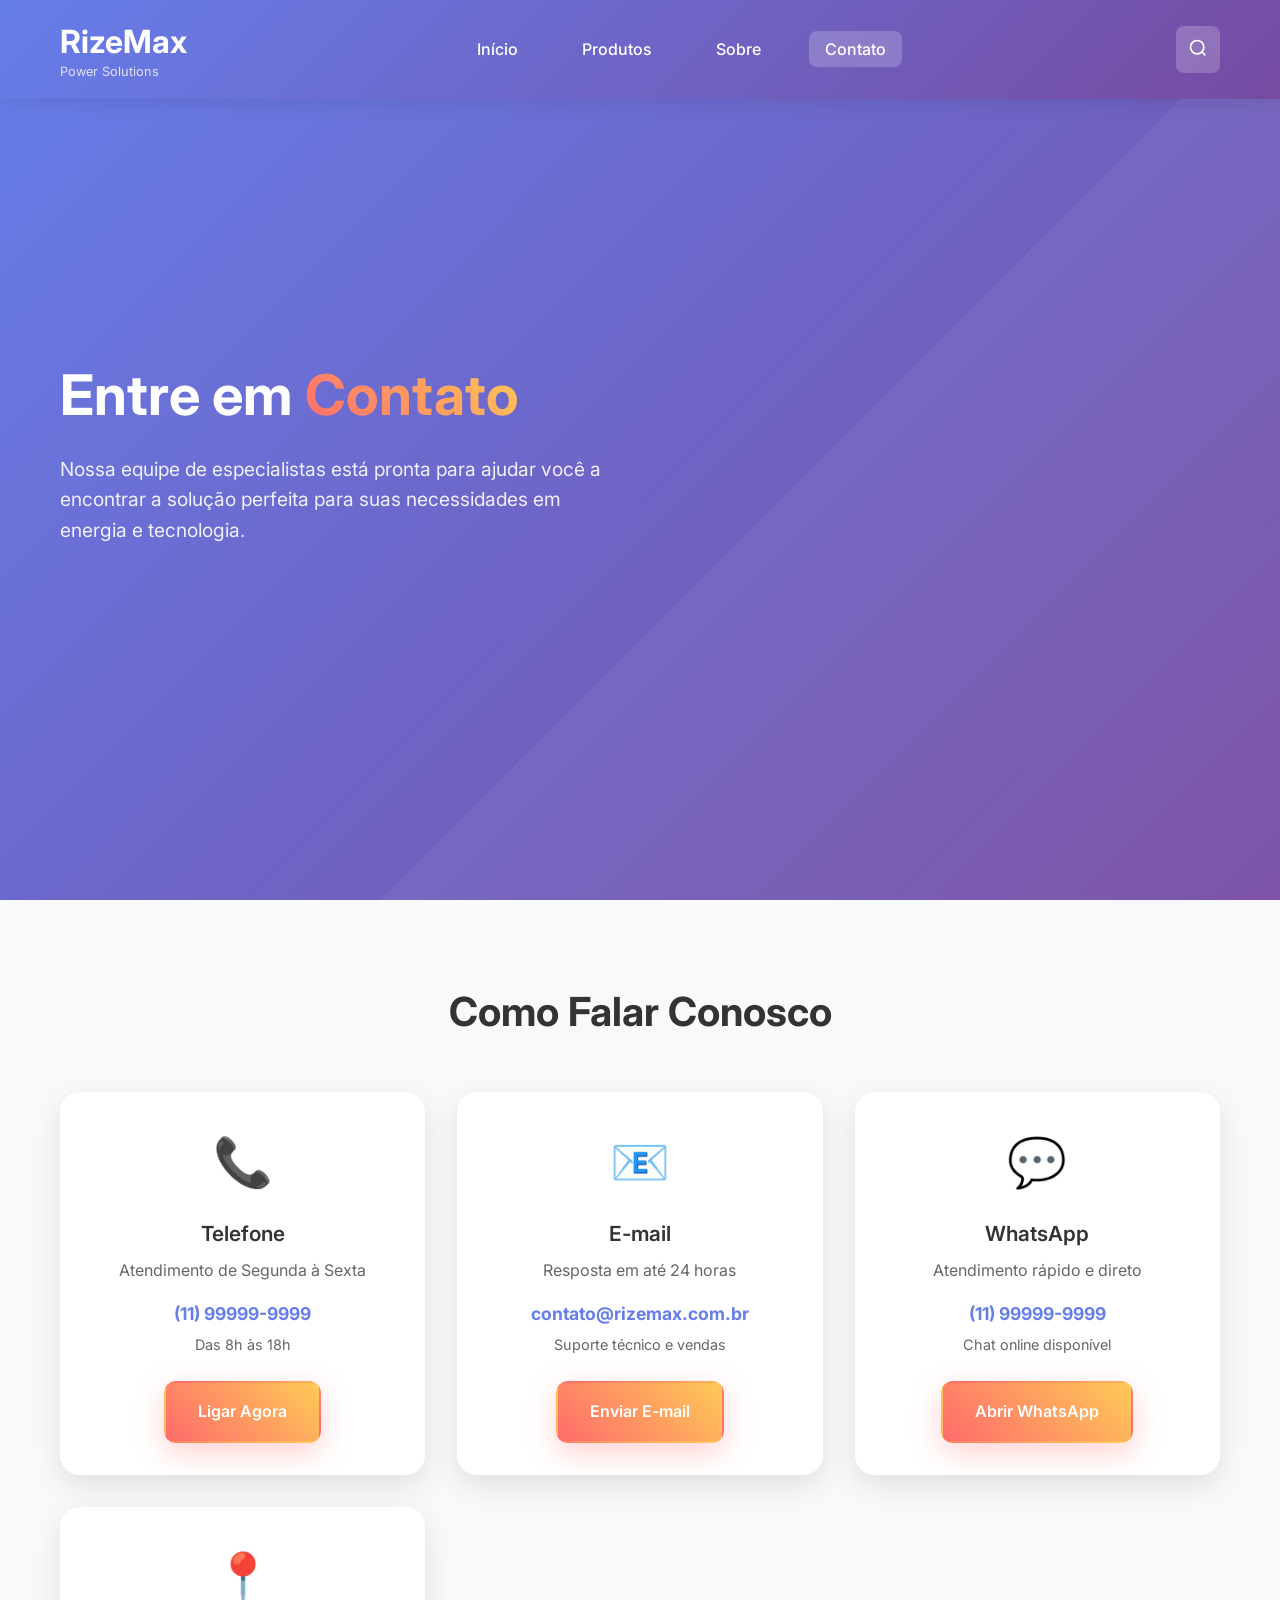
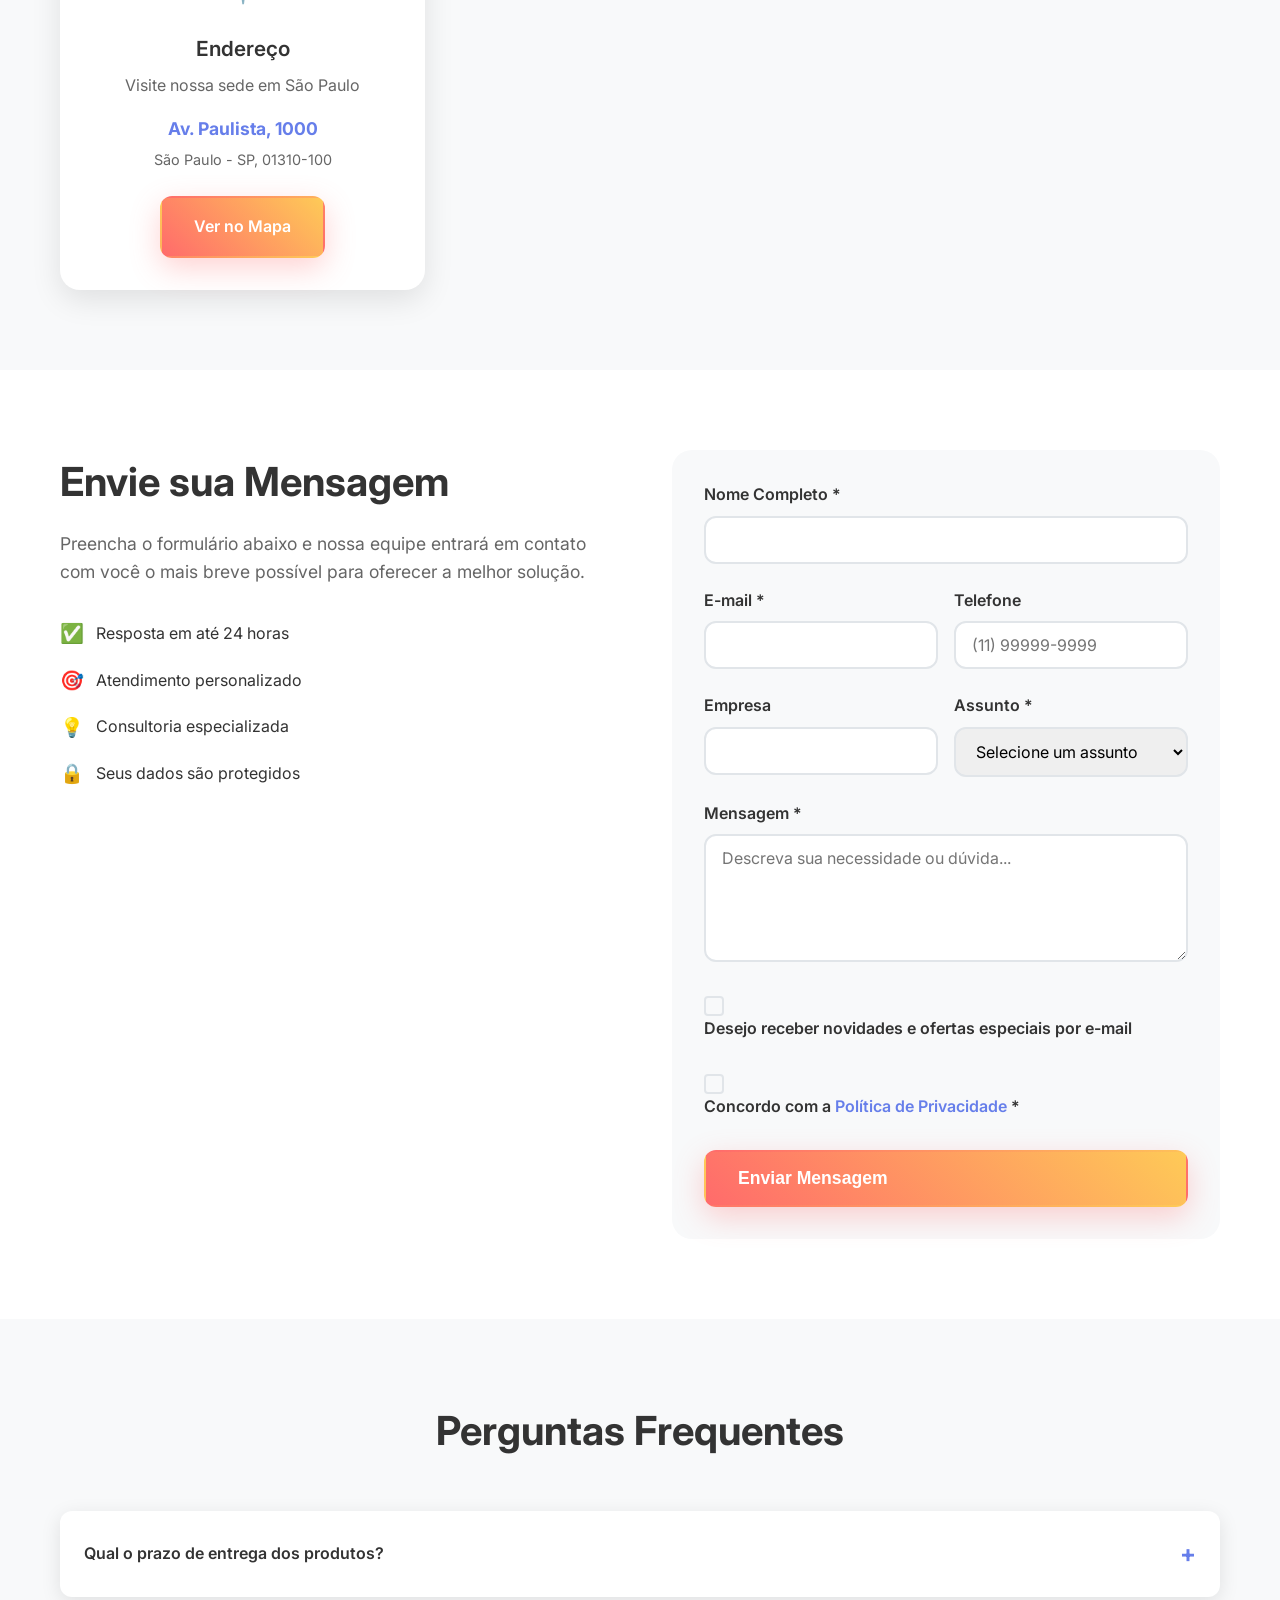
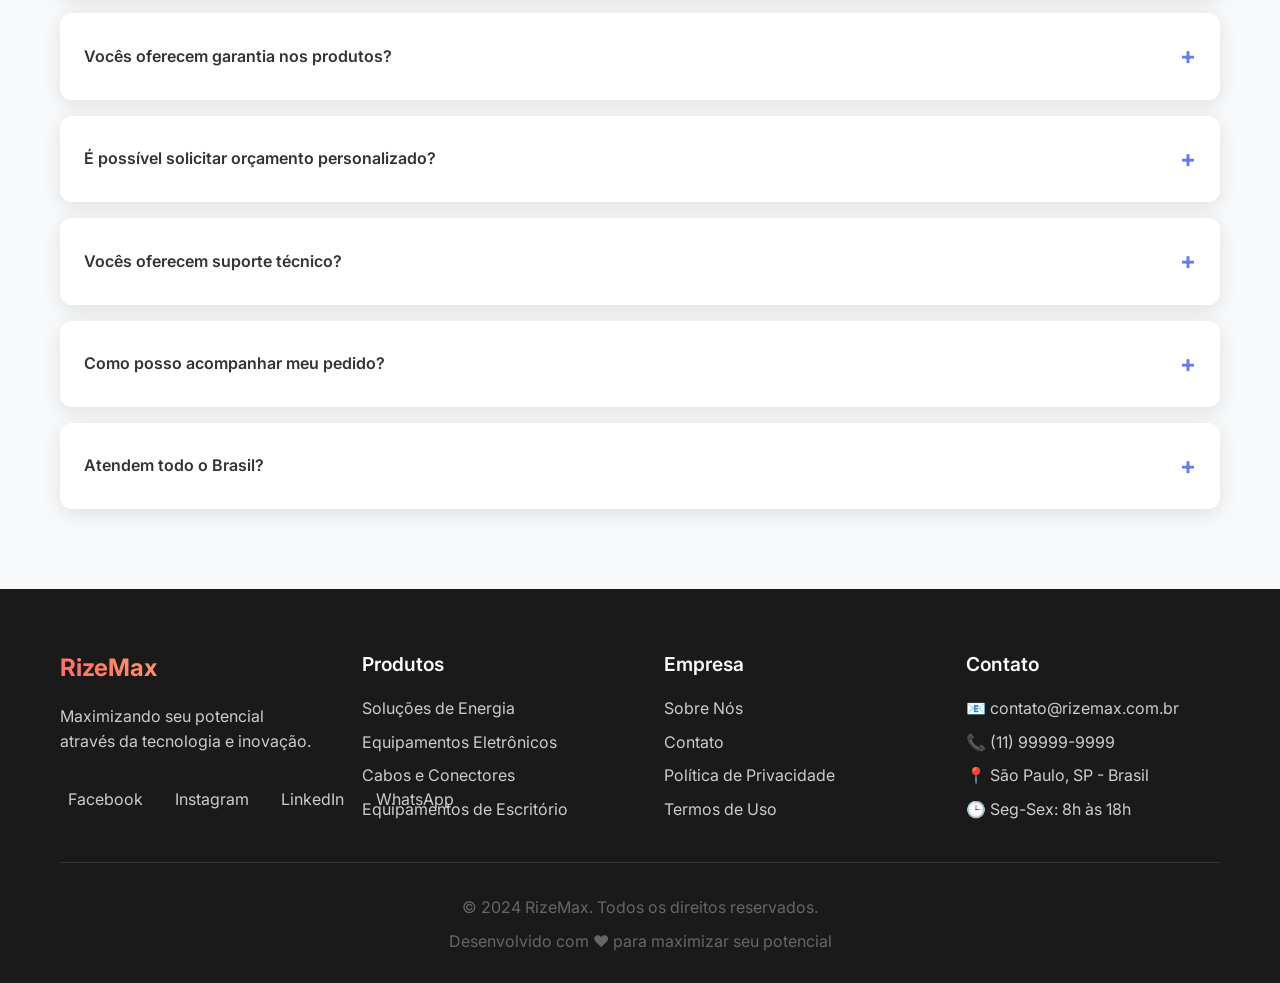
==== contato.html @ 0256df6a "Create initial project structure with HTML, CSS, and JavaScript files Co-authored-by: rubennigermarq" ====
<!DOCTYPE html>
<html lang="pt-BR">
<head>
    <meta charset="UTF-8">
    <meta name="viewport" content="width=device-width, initial-scale=1.0">
    <title>Contato - RizeMax | Fale Conosco</title>
    <meta name="description" content="Entre em contato com a RizeMax. Nossos especialistas estão prontos para ajudar você com soluções em energia e tecnologia.">
    <link rel="stylesheet" href="css/style.css">
    <link rel="preconnect" href="https://fonts.googleapis.com">
    <link rel="preconnect" href="https://fonts.gstatic.com" crossorigin>
    <link href="https://fonts.googleapis.com/css2?family=Inter:wght@300;400;500;600;700&display=swap" rel="stylesheet">
</head>
<body>
    <!-- Header -->
    <header class="header">
        <div class="container">
            <div class="nav-wrapper">
                <div class="logo">
                    <h1><a href="index.html">RizeMax</a></h1>
                    <span class="tagline">Power Solutions</span>
                </div>
                
                <nav class="nav">
                    <ul class="nav-list">
                        <li><a href="index.html" class="nav-link">Início</a></li>
                        <li class="dropdown">
                            <a href="produtos.html" class="nav-link">Produtos</a>
                            <div class="dropdown-content">
                                <a href="produtos.html#energia">Soluções de Energia</a>
                                <a href="produtos.html#eletronicos">Equipamentos Eletrônicos</a>
                                <a href="produtos.html#acessorios">Acessórios</a>
                                <a href="produtos.html#novidades">Novidades</a>
                            </div>
                        </li>
                        <li><a href="sobre.html" class="nav-link">Sobre</a></li>
                        <li><a href="contato.html" class="nav-link active">Contato</a></li>
                    </ul>
                </nav>
                
                <div class="header-actions">
                    <button class="search-btn" onclick="toggleSearch()">
                        <svg width="20" height="20" viewBox="0 0 24 24" fill="none" stroke="currentColor" stroke-width="2">
                            <circle cx="11" cy="11" r="8"></circle>
                            <path d="m21 21-4.35-4.35"></path>
                        </svg>
                    </button>
                    <button class="mobile-menu-btn" onclick="toggleMobileMenu()">
                        <span></span>
                        <span></span>
                        <span></span>
                    </button>
                </div>
            </div>
            
            <!-- Search Bar -->
            <div class="search-bar" id="searchBar">
                <input type="text" placeholder="Buscar produtos..." class="search-input">
                <button class="search-submit">Buscar</button>
            </div>
        </div>
    </header>

    <!-- Hero Section -->
    <section class="hero">
        <div class="hero-background"></div>
        <div class="container">
            <div class="hero-content">
                <h1 class="hero-title">Entre em <span class="highlight">Contato</span></h1>
                <p class="hero-description">
                    Nossa equipe de especialistas está pronta para ajudar você a encontrar 
                    a solução perfeita para suas necessidades em energia e tecnologia.
                </p>
            </div>
        </div>
    </section>

    <!-- Contact Methods -->
    <section class="contact-methods">
        <div class="container">
            <h2 class="section-title">Como Falar Conosco</h2>
            <div class="methods-grid">
                <div class="method-card">
                    <div class="method-icon">📞</div>
                    <h3>Telefone</h3>
                    <p>Atendimento de Segunda à Sexta</p>
                    <div class="method-info">
                        <strong>(11) 99999-9999</strong>
                        <span>Das 8h às 18h</span>
                    </div>
                    <a href="tel:+5511999999999" class="btn btn-primary">Ligar Agora</a>
                </div>

                <div class="method-card">
                    <div class="method-icon">📧</div>
                    <h3>E-mail</h3>
                    <p>Resposta em até 24 horas</p>
                    <div class="method-info">
                        <strong>contato@rizemax.com.br</strong>
                        <span>Suporte técnico e vendas</span>
                    </div>
                    <a href="mailto:contato@rizemax.com.br" class="btn btn-primary">Enviar E-mail</a>
                </div>

                <div class="method-card">
                    <div class="method-icon">💬</div>
                    <h3>WhatsApp</h3>
                    <p>Atendimento rápido e direto</p>
                    <div class="method-info">
                        <strong>(11) 99999-9999</strong>
                        <span>Chat online disponível</span>
                    </div>
                    <a href="https://wa.me/5511999999999" class="btn btn-primary" target="_blank">Abrir WhatsApp</a>
                </div>

                <div class="method-card">
                    <div class="method-icon">📍</div>
                    <h3>Endereço</h3>
                    <p>Visite nossa sede em São Paulo</p>
                    <div class="method-info">
                        <strong>Av. Paulista, 1000</strong>
                        <span>São Paulo - SP, 01310-100</span>
                    </div>
                    <a href="#" class="btn btn-primary" onclick="showMap()">Ver no Mapa</a>
                </div>
            </div>
        </div>
    </section>

    <!-- Contact Form -->
    <section class="contact-form-section">
        <div class="container">
            <div class="contact-content">
                <div class="form-text">
                    <h2>Envie sua Mensagem</h2>
                    <p>
                        Preencha o formulário abaixo e nossa equipe entrará em contato 
                        com você o mais breve possível para oferecer a melhor solução.
                    </p>
                    
                    <div class="form-benefits">
                        <div class="benefit-item">
                            <div class="benefit-icon">✅</div>
                            <span>Resposta em até 24 horas</span>
                        </div>
                        <div class="benefit-item">
                            <div class="benefit-icon">🎯</div>
                            <span>Atendimento personalizado</span>
                        </div>
                        <div class="benefit-item">
                            <div class="benefit-icon">💡</div>
                            <span>Consultoria especializada</span>
                        </div>
                        <div class="benefit-item">
                            <div class="benefit-icon">🔒</div>
                            <span>Seus dados são protegidos</span>
                        </div>
                    </div>
                </div>

                <form class="contact-form" id="contactForm" onsubmit="submitForm(event)">
                    <div class="form-group">
                        <label for="name">Nome Completo *</label>
                        <input type="text" id="name" name="name" required>
                    </div>

                    <div class="form-row">
                        <div class="form-group">
                            <label for="email">E-mail *</label>
                            <input type="email" id="email" name="email" required>
                        </div>
                        <div class="form-group">
                            <label for="phone">Telefone</label>
                            <input type="tel" id="phone" name="phone" placeholder="(11) 99999-9999">
                        </div>
                    </div>

                    <div class="form-row">
                        <div class="form-group">
                            <label for="company">Empresa</label>
                            <input type="text" id="company" name="company">
                        </div>
                        <div class="form-group">
                            <label for="subject">Assunto *</label>
                            <select id="subject" name="subject" required>
                                <option value="">Selecione um assunto</option>
                                <option value="orcamento">Solicitar Orçamento</option>
                                <option value="suporte">Suporte Técnico</option>
                                <option value="produto">Informações sobre Produtos</option>
                                <option value="parceria">Parceria Comercial</option>
                                <option value="outros">Outros</option>
                            </select>
                        </div>
                    </div>

                    <div class="form-group">
                        <label for="message">Mensagem *</label>
                        <textarea id="message" name="message" rows="5" required placeholder="Descreva sua necessidade ou dúvida..."></textarea>
                    </div>

                    <div class="form-group checkbox-group">
                        <label class="checkbox-label">
                            <input type="checkbox" id="newsletter" name="newsletter">
                            <span class="checkmark"></span>
                            Desejo receber novidades e ofertas especiais por e-mail
                        </label>
                    </div>

                    <div class="form-group checkbox-group">
                        <label class="checkbox-label">
                            <input type="checkbox" id="privacy" name="privacy" required>
                            <span class="checkmark"></span>
                            Concordo com a <a href="#" data-policy="privacy">Política de Privacidade</a> *
                        </label>
                    </div>

                    <button type="submit" class="btn btn-primary btn-submit">
                        <span class="btn-text">Enviar Mensagem</span>
                        <span class="btn-loading" style="display: none;">Enviando...</span>
                    </button>
                </form>
            </div>
        </div>
    </section>

    <!-- FAQ Section -->
    <section class="faq">
        <div class="container">
            <h2 class="section-title">Perguntas Frequentes</h2>
            <div class="faq-grid">
                <div class="faq-item">
                    <div class="faq-question" onclick="toggleFaq(this)">
                        <span>Qual o prazo de entrega dos produtos?</span>
                        <div class="faq-icon">+</div>
                    </div>
                    <div class="faq-answer">
                        <p>O prazo de entrega varia conforme o produto e localização. Geralmente, produtos em estoque são entregues em 2-5 dias úteis para a região metropolitana de São Paulo e 5-10 dias úteis para outras regiões do Brasil.</p>
                    </div>
                </div>

                <div class="faq-item">
                    <div class="faq-question" onclick="toggleFaq(this)">
                        <span>Vocês oferecem garantia nos produtos?</span>
                        <div class="faq-icon">+</div>
                    </div>
                    <div class="faq-answer">
                        <p>Sim, todos os nossos produtos possuem garantia do fabricante. Além disso, oferecemos garantia estendida e suporte técnico especializado para garantir a melhor experiência do cliente.</p>
                    </div>
                </div>

                <div class="faq-item">
                    <div class="faq-question" onclick="toggleFaq(this)">
                        <span>É possível solicitar orçamento personalizado?</span>
                        <div class="faq-icon">+</div>
                    </div>
                    <div class="faq-answer">
                        <p>Claro! Nossa equipe de especialistas pode desenvolver soluções personalizadas de acordo com suas necessidades específicas. Entre em contato para discutir seu projeto.</p>
                    </div>
                </div>

                <div class="faq-item">
                    <div class="faq-question" onclick="toggleFaq(this)">
                        <span>Vocês oferecem suporte técnico?</span>
                        <div class="faq-icon">+</div>
                    </div>
                    <div class="faq-answer">
                        <p>Sim, oferecemos suporte técnico completo, incluindo instalação, configuração, manutenção e treinamento. Nossa equipe está disponível para garantir o funcionamento perfeito dos equipamentos.</p>
                    </div>
                </div>

                <div class="faq-item">
                    <div class="faq-question" onclick="toggleFaq(this)">
                        <span>Como posso acompanhar meu pedido?</span>
                        <div class="faq-icon">+</div>
                    </div>
                    <div class="faq-answer">
                        <p>Após a confirmação do pedido, você receberá um código de rastreamento por e-mail para acompanhar sua entrega em tempo real. Também pode entrar em contato conosco a qualquer momento.</p>
                    </div>
                </div>

                <div class="faq-item">
                    <div class="faq-question" onclick="toggleFaq(this)">
                        <span>Atendem todo o Brasil?</span>
                        <div class="faq-icon">+</div>
                    </div>
                    <div class="faq-answer">
                        <p>Sim, atendemos todo o território nacional. Temos parceiros estratégicos em diversas regiões para garantir a melhor logística e suporte local aos nossos clientes.</p>
                    </div>
                </div>
            </div>
        </div>
    </section>

    <!-- Footer -->
    <footer class="footer">
        <div class="container">
            <div class="footer-content">
                <div class="footer-section">
                    <div class="footer-logo">
                        <h3>RizeMax</h3>
                        <p>Maximizando seu potencial através da tecnologia e inovação.</p>
                    </div>
                    <div class="social-links">
                        <a href="#" class="social-link">Facebook</a>
                        <a href="#" class="social-link">Instagram</a>
                        <a href="#" class="social-link">LinkedIn</a>
                        <a href="#" class="social-link">WhatsApp</a>
                    </div>
                </div>
                
                <div class="footer-section">
                    <h4>Produtos</h4>
                    <ul class="footer-links">
                        <li><a href="produtos.html#energia">Soluções de Energia</a></li>
                        <li><a href="produtos.html#eletronicos">Equipamentos Eletrônicos</a></li>
                        <li><a href="produtos.html#cabos">Cabos e Conectores</a></li>
                        <li><a href="produtos.html#escritorio">Equipamentos de Escritório</a></li>
                    </ul>
                </div>
                
                <div class="footer-section">
                    <h4>Empresa</h4>
                    <ul class="footer-links">
                        <li><a href="sobre.html">Sobre Nós</a></li>
                        <li><a href="contato.html">Contato</a></li>
                        <li><a href="#" data-policy="privacy">Política de Privacidade</a></li>
                        <li><a href="#" data-policy="terms">Termos de Uso</a></li>
                    </ul>
                </div>
                
                <div class="footer-section">
                    <h4>Contato</h4>
                    <div class="contact-info">
                        <p>📧 contato@rizemax.com.br</p>
                        <p>📞 (11) 99999-9999</p>
                        <p>📍 São Paulo, SP - Brasil</p>
                        <p>🕒 Seg-Sex: 8h às 18h</p>
                    </div>
                </div>
            </div>
            
            <div class="footer-bottom">
                <p>&copy; 2024 RizeMax. Todos os direitos reservados.</p>
                <p>Desenvolvido com ❤️ para maximizar seu potencial</p>
            </div>
        </div>
    </footer>

    <!-- JavaScript -->
    <script src="js/script.js"></script>
    <script src="js/contato.js"></script>
</body>
</html>
---- css/style.css ----
/* Reset e Base */
* {
    margin: 0;
    padding: 0;
    box-sizing: border-box;
}

html {
    font-size: 16px;
    scroll-behavior: smooth;
}

body {
    font-family: 'Inter', -apple-system, BlinkMacSystemFont, 'Segoe UI', Roboto, Oxygen, Ubuntu, Cantarell, sans-serif;
    line-height: 1.6;
    color: #333;
    overflow-x: hidden;
}

/* Container */
.container {
    max-width: 1200px;
    margin: 0 auto;
    padding: 0 20px;
}

/* Header */
.header {
    background: linear-gradient(135deg, #667eea 0%, #764ba2 100%);
    position: fixed;
    top: 0;
    left: 0;
    right: 0;
    z-index: 1000;
    box-shadow: 0 2px 20px rgba(0,0,0,0.1);
    backdrop-filter: blur(10px);
}

.nav-wrapper {
    display: flex;
    align-items: center;
    justify-content: space-between;
    padding: 1rem 0;
}

.logo h1 {
    color: white;
    font-size: 2rem;
    font-weight: 700;
    margin: 0;
}

.logo .tagline {
    color: rgba(255,255,255,0.8);
    font-size: 0.8rem;
    display: block;
    margin-top: -5px;
}

.nav-list {
    display: flex;
    list-style: none;
    gap: 2rem;
    margin: 0;
}

.nav-link {
    color: white;
    text-decoration: none;
    font-weight: 500;
    padding: 0.5rem 1rem;
    border-radius: 8px;
    transition: all 0.3s ease;
    position: relative;
}

.nav-link:hover,
.nav-link.active {
    background: rgba(255,255,255,0.2);
    transform: translateY(-2px);
}

.dropdown {
    position: relative;
}

.dropdown-content {
    position: absolute;
    top: 100%;
    left: 0;
    background: white;
    min-width: 200px;
    border-radius: 12px;
    box-shadow: 0 10px 30px rgba(0,0,0,0.1);
    opacity: 0;
    visibility: hidden;
    transform: translateY(10px);
    transition: all 0.3s ease;
    padding: 1rem 0;
}

.dropdown:hover .dropdown-content {
    opacity: 1;
    visibility: visible;
    transform: translateY(0);
}

.dropdown-content a {
    color: #333;
    padding: 0.75rem 1.5rem;
    display: block;
    text-decoration: none;
    transition: all 0.3s ease;
}

.dropdown-content a:hover {
    background: #f8f9fa;
    color: #667eea;
}

.header-actions {
    display: flex;
    align-items: center;
    gap: 1rem;
}

.search-btn,
.mobile-menu-btn {
    background: rgba(255,255,255,0.2);
    border: none;
    color: white;
    padding: 0.75rem;
    border-radius: 8px;
    cursor: pointer;
    transition: all 0.3s ease;
}

.search-btn:hover,
.mobile-menu-btn:hover {
    background: rgba(255,255,255,0.3);
    transform: scale(1.05);
}

.mobile-menu-btn {
    display: none;
    flex-direction: column;
    gap: 3px;
}

.mobile-menu-btn span {
    width: 20px;
    height: 2px;
    background: white;
    transition: all 0.3s ease;
}

.search-bar {
    display: none;
    padding: 1rem 0;
    border-top: 1px solid rgba(255,255,255,0.2);
    margin-top: 1rem;
}

.search-bar.active {
    display: flex;
    animation: slideDown 0.3s ease;
}

.search-input {
    flex: 1;
    padding: 0.75rem 1rem;
    border: none;
    border-radius: 8px 0 0 8px;
    font-size: 1rem;
    outline: none;
}

.search-submit {
    background: #ff6b6b;
    color: white;
    border: none;
    padding: 0.75rem 1.5rem;
    border-radius: 0 8px 8px 0;
    cursor: pointer;
    font-weight: 600;
    transition: all 0.3s ease;
}

.search-submit:hover {
    background: #ff5252;
}

/* Hero Section */
.hero {
    background: linear-gradient(135deg, #667eea 0%, #764ba2 100%);
    padding: 120px 0 80px;
    min-height: 100vh;
    display: flex;
    align-items: center;
    position: relative;
    overflow: hidden;
}

.hero-background {
    position: absolute;
    top: 0;
    left: 0;
    right: 0;
    bottom: 0;
    background: url('data:image/svg+xml,<svg xmlns="http://www.w3.org/2000/svg" viewBox="0 0 1000 1000"><polygon fill="rgba(255,255,255,0.05)" points="0,1000 1000,0 1000,1000"/></svg>');
    background-size: cover;
}

.hero .container {
    display: grid;
    grid-template-columns: 1fr 1fr;
    gap: 4rem;
    align-items: center;
    position: relative;
    z-index: 2;
}

.hero-title {
    font-size: 3.5rem;
    font-weight: 700;
    color: white;
    line-height: 1.2;
    margin-bottom: 1.5rem;
}

.highlight {
    background: linear-gradient(45deg, #ff6b6b, #feca57);
    -webkit-background-clip: text;
    -webkit-text-fill-color: transparent;
    background-clip: text;
}

.hero-description {
    font-size: 1.2rem;
    color: rgba(255,255,255,0.9);
    margin-bottom: 2rem;
    line-height: 1.6;
}

.hero-actions {
    display: flex;
    gap: 1rem;
    flex-wrap: wrap;
}

.btn {
    padding: 1rem 2rem;
    border-radius: 12px;
    text-decoration: none;
    font-weight: 600;
    font-size: 1rem;
    transition: all 0.3s ease;
    display: inline-flex;
    align-items: center;
    gap: 0.5rem;
    border: 2px solid transparent;
    cursor: pointer;
}

.btn-primary {
    background: linear-gradient(45deg, #ff6b6b, #feca57);
    color: white;
    box-shadow: 0 10px 30px rgba(255,107,107,0.3);
}

.btn-primary:hover {
    transform: translateY(-3px);
    box-shadow: 0 15px 40px rgba(255,107,107,0.4);
}

.btn-secondary {
    background: rgba(255,255,255,0.2);
    color: white;
    border: 2px solid rgba(255,255,255,0.3);
    backdrop-filter: blur(10px);
}

.btn-secondary:hover {
    background: rgba(255,255,255,0.3);
    transform: translateY(-3px);
}

.btn-outline {
    background: transparent;
    color: white;
    border: 2px solid rgba(255,255,255,0.5);
}

.btn-outline:hover {
    background: rgba(255,255,255,0.1);
    transform: translateY(-3px);
}

.hero-card {
    background: rgba(255,255,255,0.1);
    backdrop-filter: blur(20px);
    border-radius: 20px;
    padding: 2rem;
    text-align: center;
    border: 1px solid rgba(255,255,255,0.2);
    animation: float 6s ease-in-out infinite;
}

.card-icon {
    font-size: 3rem;
    margin-bottom: 1rem;
}

.hero-card h3 {
    color: white;
    font-size: 1.5rem;
    margin-bottom: 0.5rem;
}

.hero-card p {
    color: rgba(255,255,255,0.8);
}

/* Categories Section */
.categories {
    padding: 80px 0;
    background: #f8f9fa;
}

.section-title {
    text-align: center;
    font-size: 2.5rem;
    font-weight: 700;
    margin-bottom: 3rem;
    color: #333;
}

.categories-grid {
    display: grid;
    grid-template-columns: repeat(auto-fit, minmax(300px, 1fr));
    gap: 2rem;
}

.category-card {
    background: white;
    border-radius: 20px;
    padding: 2rem;
    text-align: center;
    box-shadow: 0 10px 30px rgba(0,0,0,0.1);
    transition: all 0.3s ease;
    cursor: pointer;
    position: relative;
    overflow: hidden;
}

.category-card::before {
    content: '';
    position: absolute;
    top: 0;
    left: -100%;
    width: 100%;
    height: 100%;
    background: linear-gradient(90deg, transparent, rgba(255,255,255,0.4), transparent);
    transition: left 0.5s;
}

.category-card:hover::before {
    left: 100%;
}

.category-card:hover {
    transform: translateY(-10px);
    box-shadow: 0 20px 50px rgba(0,0,0,0.15);
}

.category-icon {
    font-size: 3rem;
    margin-bottom: 1rem;
}

.category-card h3 {
    font-size: 1.3rem;
    font-weight: 600;
    margin-bottom: 0.5rem;
    color: #333;
}

.category-card p {
    color: #666;
    margin-bottom: 1rem;
}

.category-arrow {
    font-size: 1.5rem;
    color: #667eea;
    font-weight: bold;
    transition: all 0.3s ease;
}

.category-card:hover .category-arrow {
    transform: translateX(10px);
}

/* Features Section */
.features {
    padding: 80px 0;
    background: white;
}

.features-content {
    display: grid;
    grid-template-columns: 1fr 1fr;
    gap: 4rem;
    align-items: center;
}

.features-text h2 {
    font-size: 2.5rem;
    font-weight: 700;
    margin-bottom: 1rem;
    color: #333;
}

.features-text > p {
    font-size: 1.1rem;
    color: #666;
    margin-bottom: 2rem;
}

.features-list {
    display: flex;
    flex-direction: column;
    gap: 1.5rem;
}

.feature-item {
    display: flex;
    align-items: flex-start;
    gap: 1rem;
    padding: 1rem;
    border-radius: 12px;
    transition: all 0.3s ease;
}

.feature-item:hover {
    background: #f8f9fa;
    transform: translateX(10px);
}

.feature-icon {
    font-size: 1.5rem;
    width: 50px;
    height: 50px;
    display: flex;
    align-items: center;
    justify-content: center;
    background: linear-gradient(45deg, #667eea, #764ba2);
    border-radius: 12px;
    color: white;
    flex-shrink: 0;
}

.feature-item h4 {
    font-size: 1.2rem;
    font-weight: 600;
    margin-bottom: 0.5rem;
    color: #333;
}

.feature-item p {
    color: #666;
}

.stats-card {
    background: linear-gradient(135deg, #667eea 0%, #764ba2 100%);
    border-radius: 20px;
    padding: 2rem;
    color: white;
    display: grid;
    grid-template-columns: 1fr 1fr;
    gap: 2rem;
    box-shadow: 0 20px 50px rgba(102, 126, 234, 0.3);
}

.stat {
    text-align: center;
}

.stat h3 {
    font-size: 2.5rem;
    font-weight: 700;
    margin-bottom: 0.5rem;
}

.stat p {
    color: rgba(255,255,255,0.8);
    font-size: 0.9rem;
}

/* CTA Section */
.cta {
    padding: 80px 0;
    background: linear-gradient(135deg, #667eea 0%, #764ba2 100%);
    color: white;
    text-align: center;
}

.cta-content h2 {
    font-size: 2.5rem;
    font-weight: 700;
    margin-bottom: 1rem;
}

.cta-content p {
    font-size: 1.1rem;
    margin-bottom: 2rem;
    color: rgba(255,255,255,0.9);
}

.cta-actions {
    display: flex;
    justify-content: center;
    gap: 1rem;
    flex-wrap: wrap;
}

/* Footer */
.footer {
    background: #1a1a1a;
    color: white;
    padding: 60px 0 20px;
}

.footer-content {
    display: grid;
    grid-template-columns: repeat(auto-fit, minmax(250px, 1fr));
    gap: 3rem;
    margin-bottom: 2rem;
}

.footer-logo h3 {
    font-size: 1.5rem;
    font-weight: 700;
    margin-bottom: 1rem;
    background: linear-gradient(45deg, #ff6b6b, #feca57);
    -webkit-background-clip: text;
    -webkit-text-fill-color: transparent;
    background-clip: text;
}

.footer-logo p {
    color: #ccc;
    margin-bottom: 1.5rem;
}

.social-links {
    display: flex;
    gap: 1rem;
}

.social-link {
    color: #ccc;
    text-decoration: none;
    padding: 0.5rem;
    border-radius: 8px;
    transition: all 0.3s ease;
}

.social-link:hover {
    color: #667eea;
    background: rgba(102, 126, 234, 0.1);
}

.footer-section h4 {
    font-size: 1.2rem;
    font-weight: 600;
    margin-bottom: 1rem;
    color: white;
}

.footer-links {
    list-style: none;
}

.footer-links li {
    margin-bottom: 0.5rem;
}

.footer-links a {
    color: #ccc;
    text-decoration: none;
    transition: all 0.3s ease;
}

.footer-links a:hover {
    color: #667eea;
}

.contact-info p {
    color: #ccc;
    margin-bottom: 0.5rem;
}

.footer-bottom {
    border-top: 1px solid #333;
    padding-top: 2rem;
    text-align: center;
    color: #666;
}

.footer-bottom p {
    margin-bottom: 0.5rem;
}

/* Animations */
@keyframes float {
    0%, 100% { transform: translateY(0px); }
    50% { transform: translateY(-20px); }
}

@keyframes slideDown {
    from {
        opacity: 0;
        transform: translateY(-20px);
    }
    to {
        opacity: 1;
        transform: translateY(0);
    }
}

/* Responsive Design */
@media (max-width: 768px) {
    .nav-list {
        display: none;
    }
    
    .mobile-menu-btn {
        display: flex;
    }
    
    .hero .container {
        grid-template-columns: 1fr;
        gap: 2rem;
        text-align: center;
    }
    
    .hero-title {
        font-size: 2.5rem;
    }
    
    .features-content {
        grid-template-columns: 1fr;
        gap: 2rem;
    }
    
    .categories-grid {
        grid-template-columns: 1fr;
    }
    
    .stats-card {
        grid-template-columns: 1fr;
    }
    
    .cta-actions {
        flex-direction: column;
        align-items: center;
    }
    
    .hero-actions {
        justify-content: center;
    }
    
    .footer-content {
        grid-template-columns: 1fr;
        text-align: center;
    }
}

@media (max-width: 480px) {
    .container {
        padding: 0 15px;
    }
    
    .hero-title {
        font-size: 2rem;
    }
    
    .section-title {
        font-size: 2rem;
    }
    
    .btn {
        padding: 0.75rem 1.5rem;
        font-size: 0.9rem;
    }
    
    .category-card,
    .hero-card {
        padding: 1.5rem;
    }
}
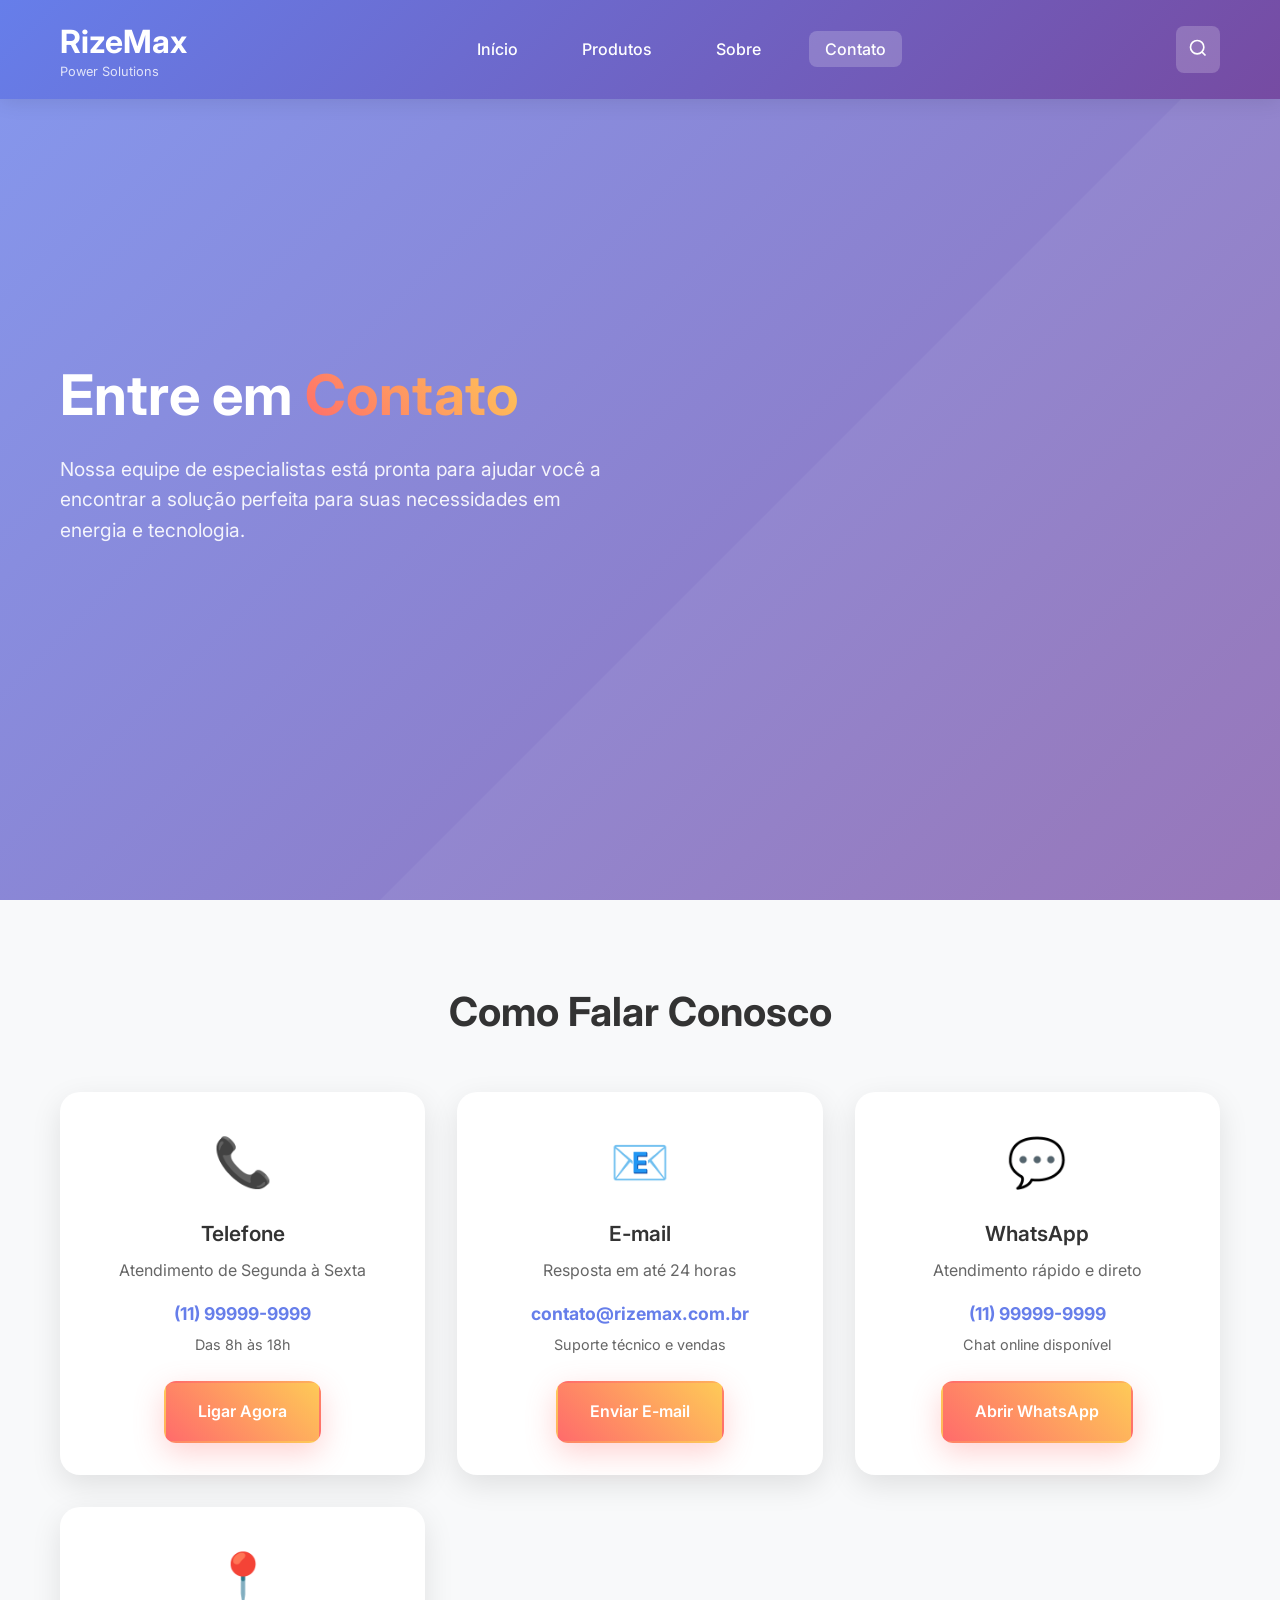
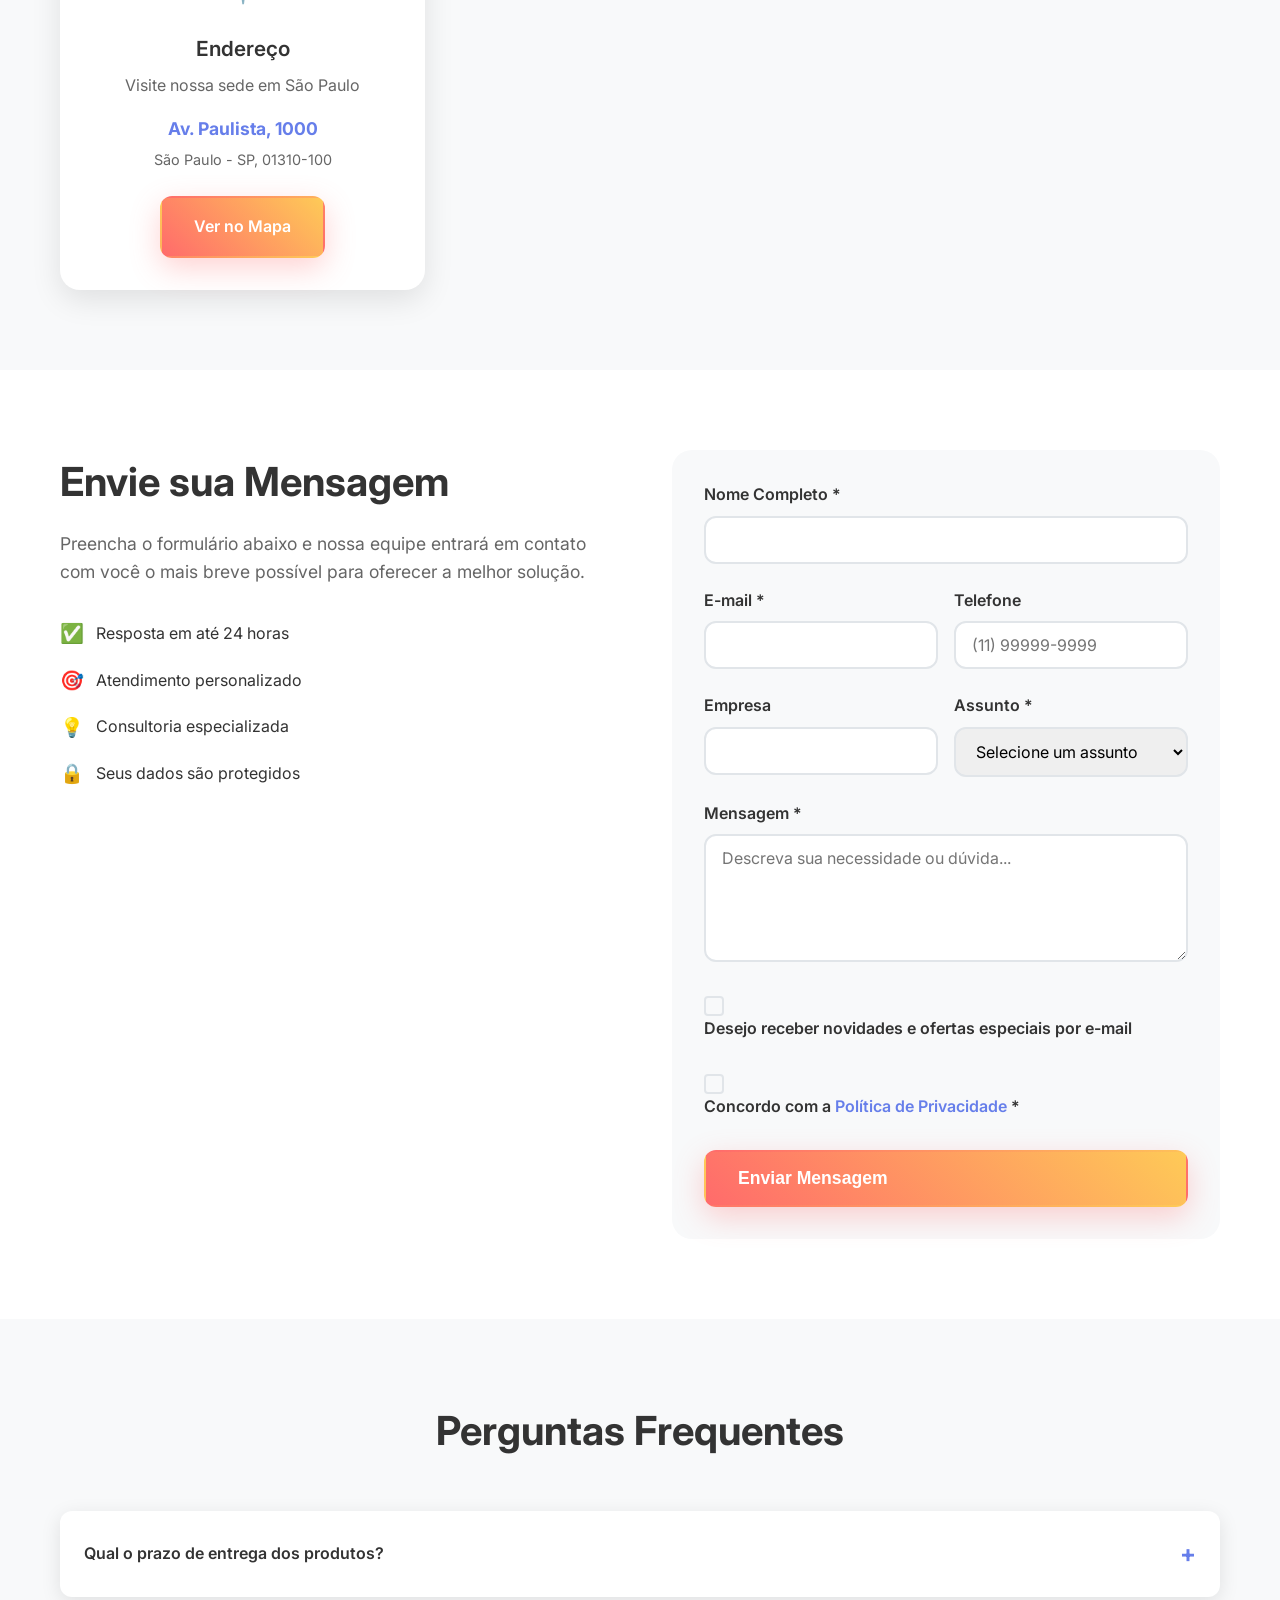
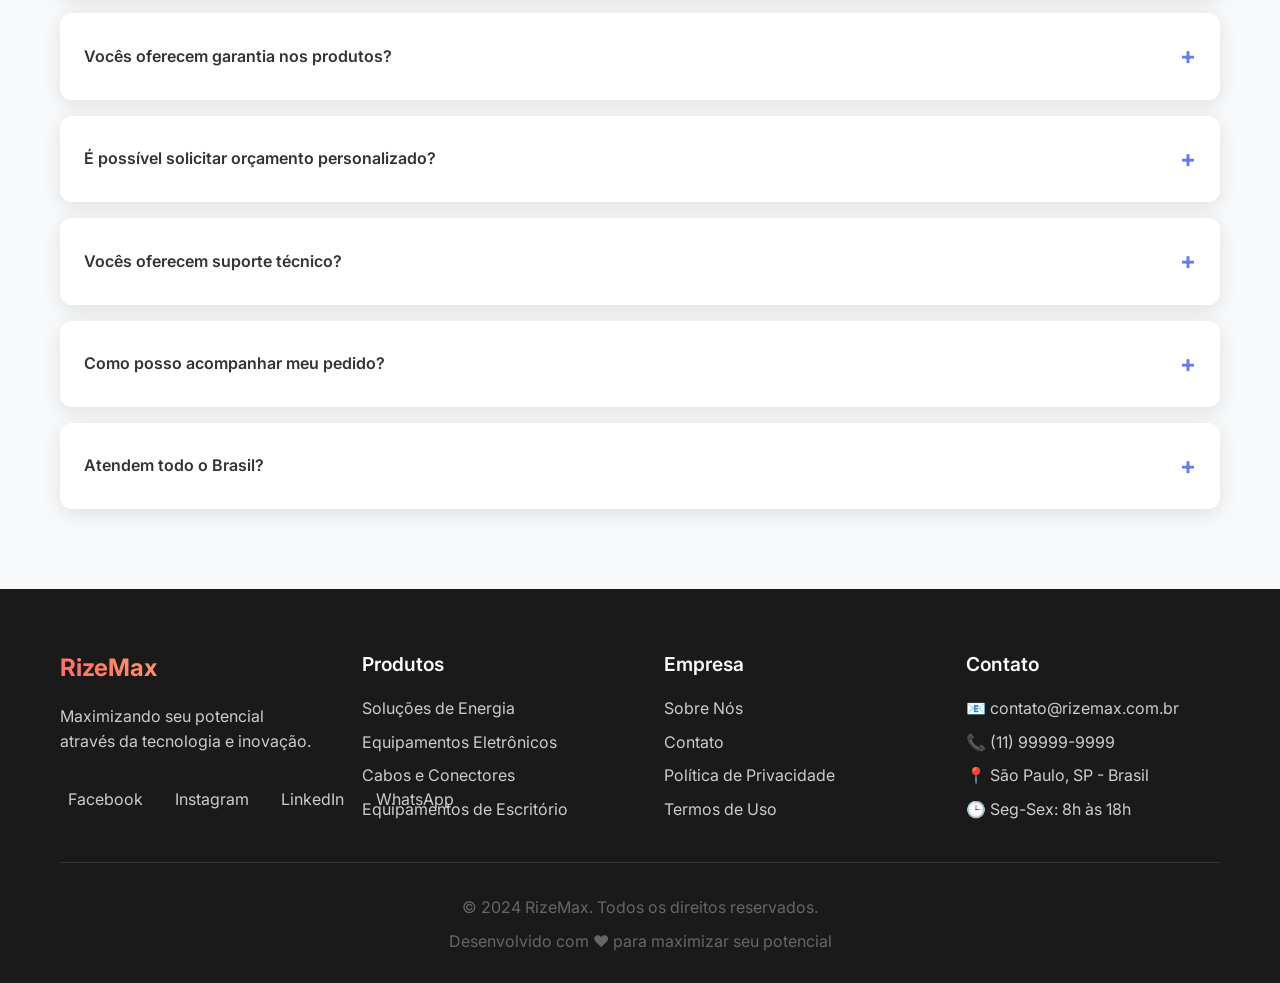
==== commit ff4f5a88: "Add comprehensive image and placeholder management resources Co-authored-by: rubennigermarques <rube" ====
--- a/contato.html
+++ b/contato.html
@@ -348,5 +348,6 @@
     <!-- JavaScript -->
     <script src="js/script.js"></script>
     <script src="js/contato.js"></script>
+    <script src="images/placeholder-config.js"></script>
 </body>
 </html>
